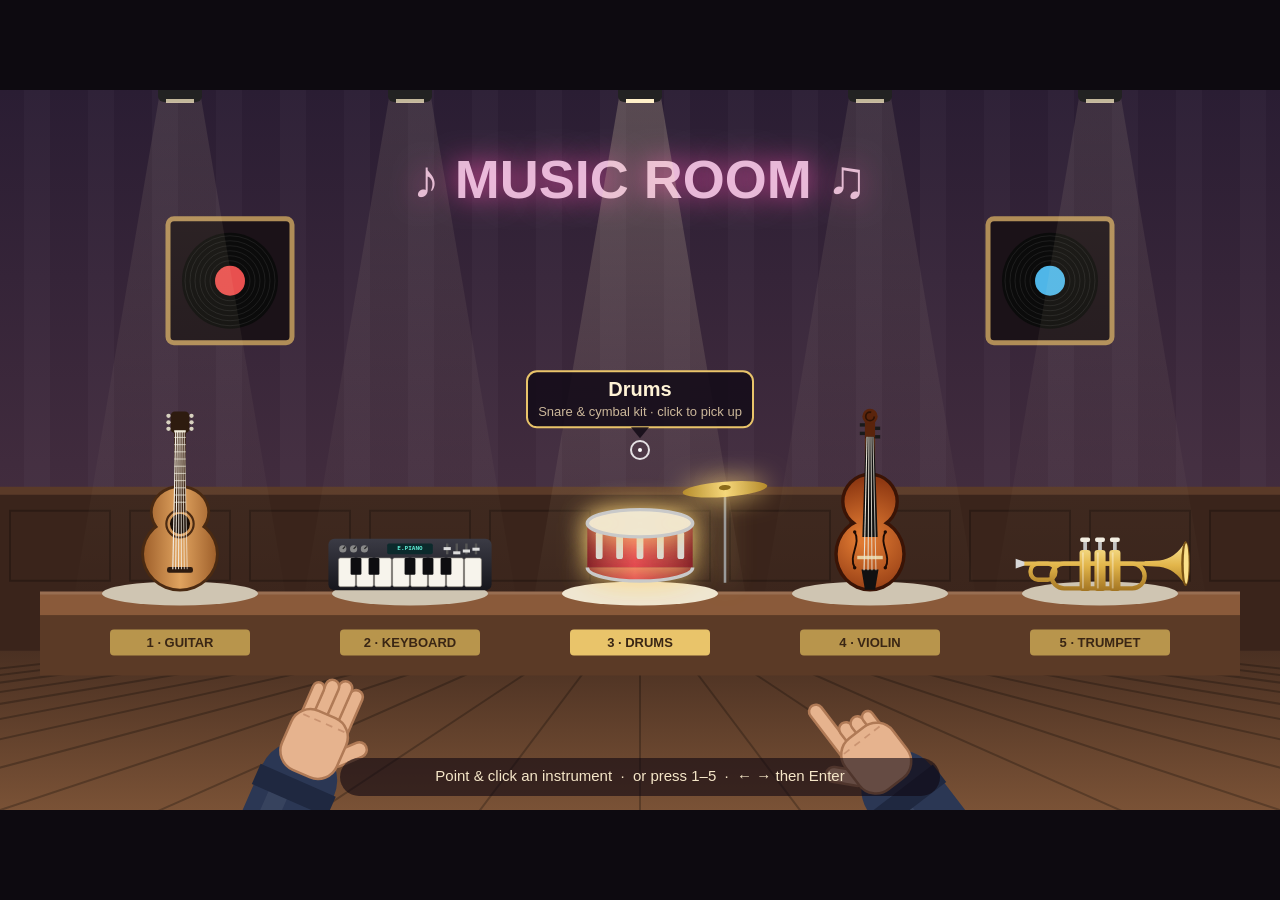
==== index.html @ 2984f4a9 "1st scene" ====
<!doctype html>
<html lang="en">
<head>
  <meta charset="utf-8">
  <meta name="viewport" content="width=device-width, initial-scale=1">
  <title>Music Room</title>
  <link rel="stylesheet" href="style.css">
</head>
<body>
  <canvas id="game" aria-label="First-person music room: pick an instrument and play it"></canvas>
  <script src="js/audio.js"></script>
  <script src="js/draw.js"></script>
  <script src="js/main.js"></script>
</body>
</html>
---- style.css ----
html, body {
  margin: 0;
  height: 100%;
  background: #0d0a10;
  overflow: hidden;
}

body {
  display: flex;
  align-items: center;
  justify-content: center;
}

canvas {
  display: block;
  cursor: none;
  touch-action: none;
}
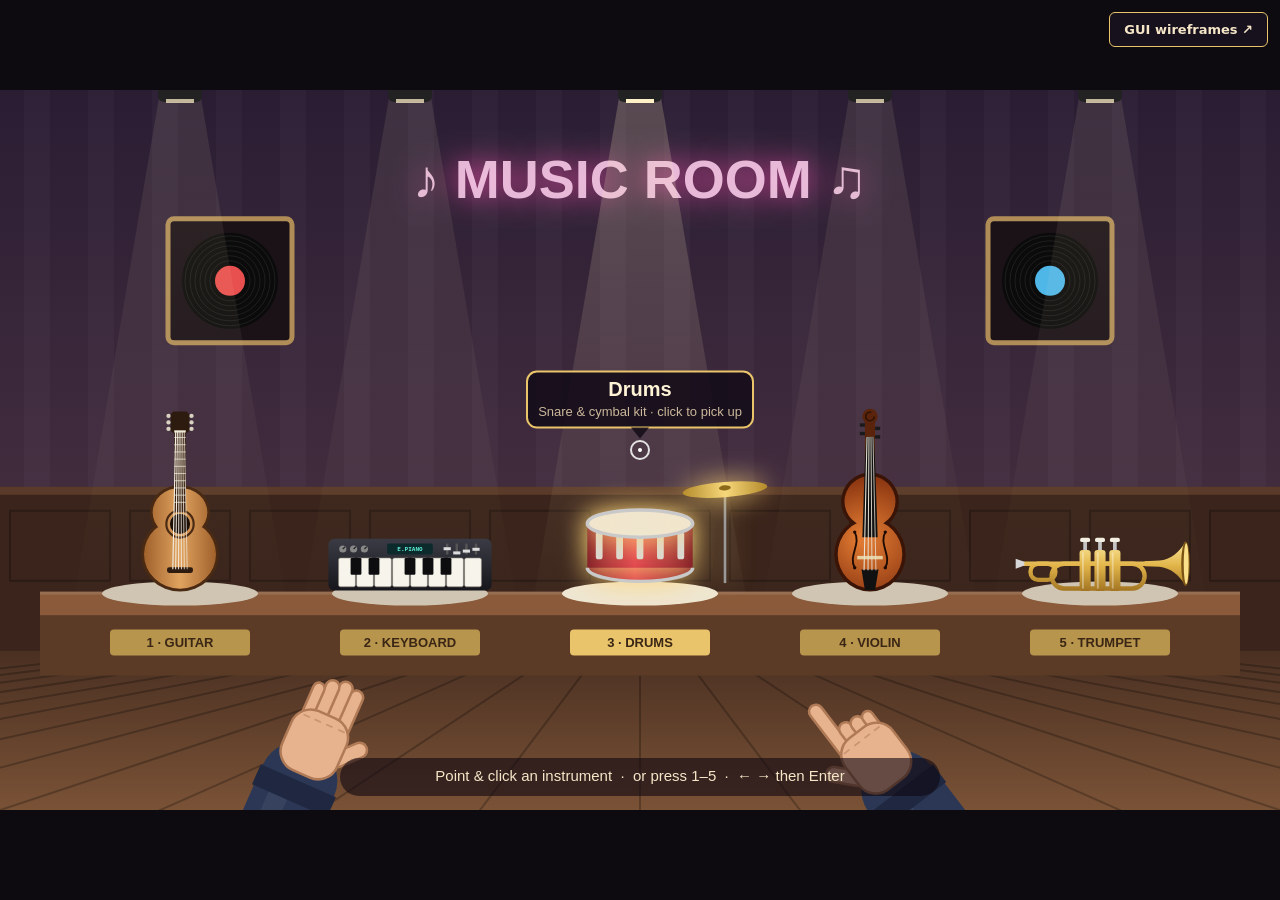
==== commit 3bbaf8fc: "switch from main to wire" ====
--- a/index.html
+++ b/index.html
@@ -8,6 +8,7 @@
 </head>
 <body>
   <canvas id="game" aria-label="First-person music room: pick an instrument and play it"></canvas>
+  <a class="wireframes-link" href="https://claude.ai/artifact/M1HFdouRHiRDvhViqfSY9p" target="_blank" rel="noopener" onkeydown="event.stopPropagation()">GUI wireframes ↗</a>
   <script src="js/audio.js"></script>
   <script src="js/draw.js"></script>
   <script src="js/main.js"></script>
--- a/style.css
+++ b/style.css
@@ -16,3 +16,23 @@
   cursor: none;
   touch-action: none;
 }
+
+.wireframes-link {
+  position: fixed;
+  top: 12px;
+  right: 12px;
+  z-index: 10;
+  padding: 10px 14px;
+  font: 600 13px/1 system-ui, sans-serif;
+  color: #f5e6c8;
+  background: rgba(26, 18, 32, 0.85);
+  border: 1px solid #e9c46a;
+  border-radius: 6px;
+  text-decoration: none;
+}
+
+.wireframes-link:hover,
+.wireframes-link:focus-visible {
+  background: #e9c46a;
+  color: #1a1220;
+}
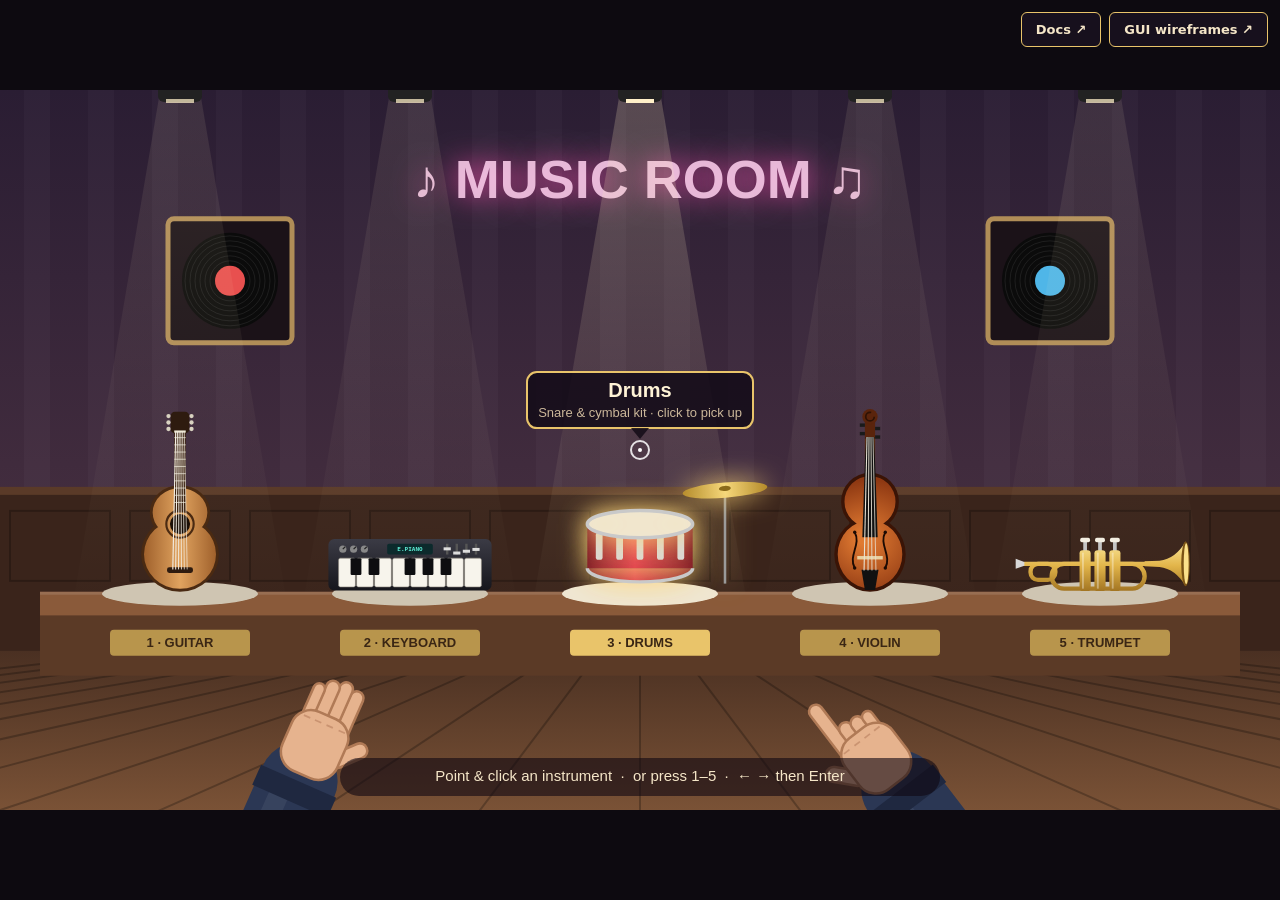
==== commit a21433e2: "add buttons to go docs & wire" ====
--- a/index.html
+++ b/index.html
@@ -8,7 +8,10 @@
 </head>
 <body>
   <canvas id="game" aria-label="First-person music room: pick an instrument and play it"></canvas>
-  <a class="wireframes-link" href="https://claude.ai/artifact/M1HFdouRHiRDvhViqfSY9p" target="_blank" rel="noopener" onkeydown="event.stopPropagation()">GUI wireframes ↗</a>
+  <nav class="top-links" aria-label="Project links" onkeydown="event.stopPropagation()">
+    <a class="top-link" href="docs/index.html" target="_blank" rel="noopener">Docs ↗</a>
+    <a class="top-link" href="https://claude.ai/artifact/M1HFdouRHiRDvhViqfSY9p" target="_blank" rel="noopener">GUI wireframes ↗</a>
+  </nav>
   <script src="js/audio.js"></script>
   <script src="js/draw.js"></script>
   <script src="js/main.js"></script>
--- a/style.css
+++ b/style.css
@@ -17,11 +17,16 @@
   touch-action: none;
 }
 
-.wireframes-link {
+.top-links {
   position: fixed;
   top: 12px;
   right: 12px;
   z-index: 10;
+  display: flex;
+  gap: 8px;
+}
+
+.top-link {
   padding: 10px 14px;
   font: 600 13px/1 system-ui, sans-serif;
   color: #f5e6c8;
@@ -31,8 +36,8 @@
   text-decoration: none;
 }
 
-.wireframes-link:hover,
-.wireframes-link:focus-visible {
+.top-link:hover,
+.top-link:focus-visible {
   background: #e9c46a;
   color: #1a1220;
 }
